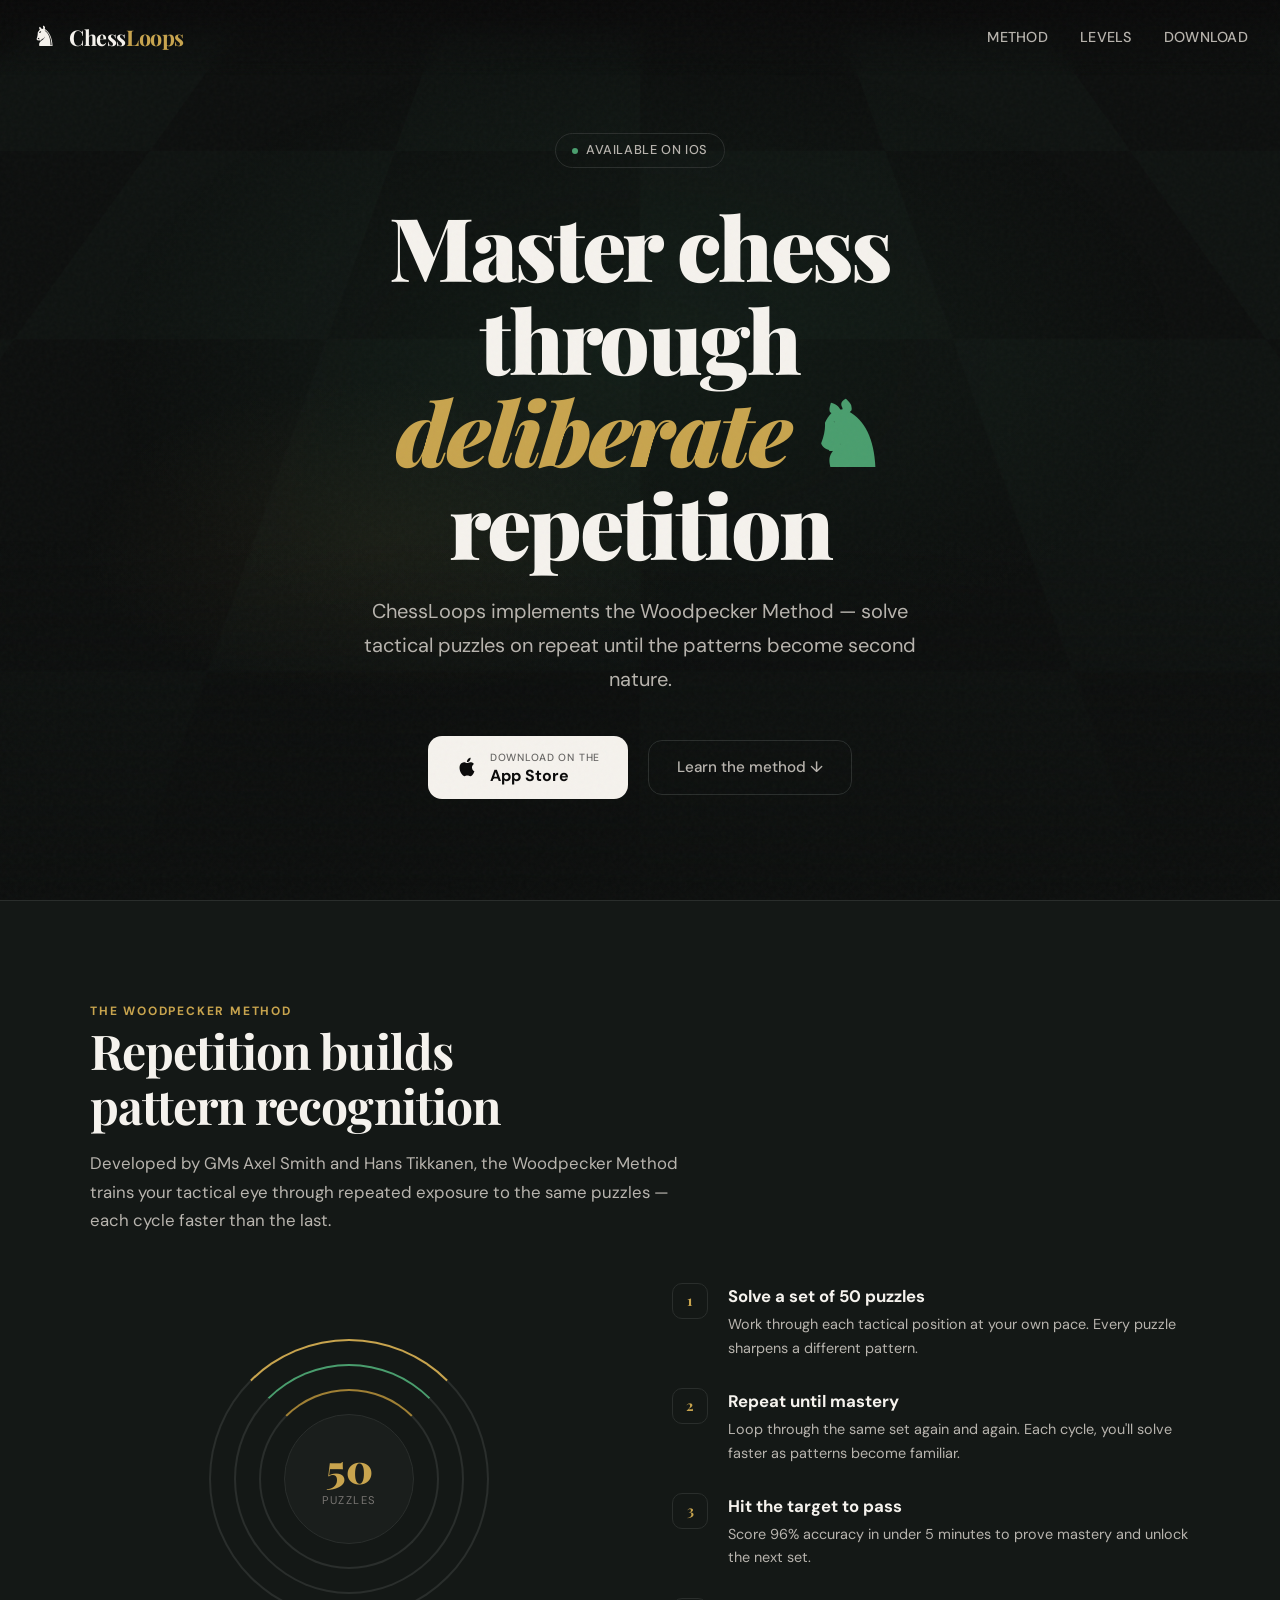
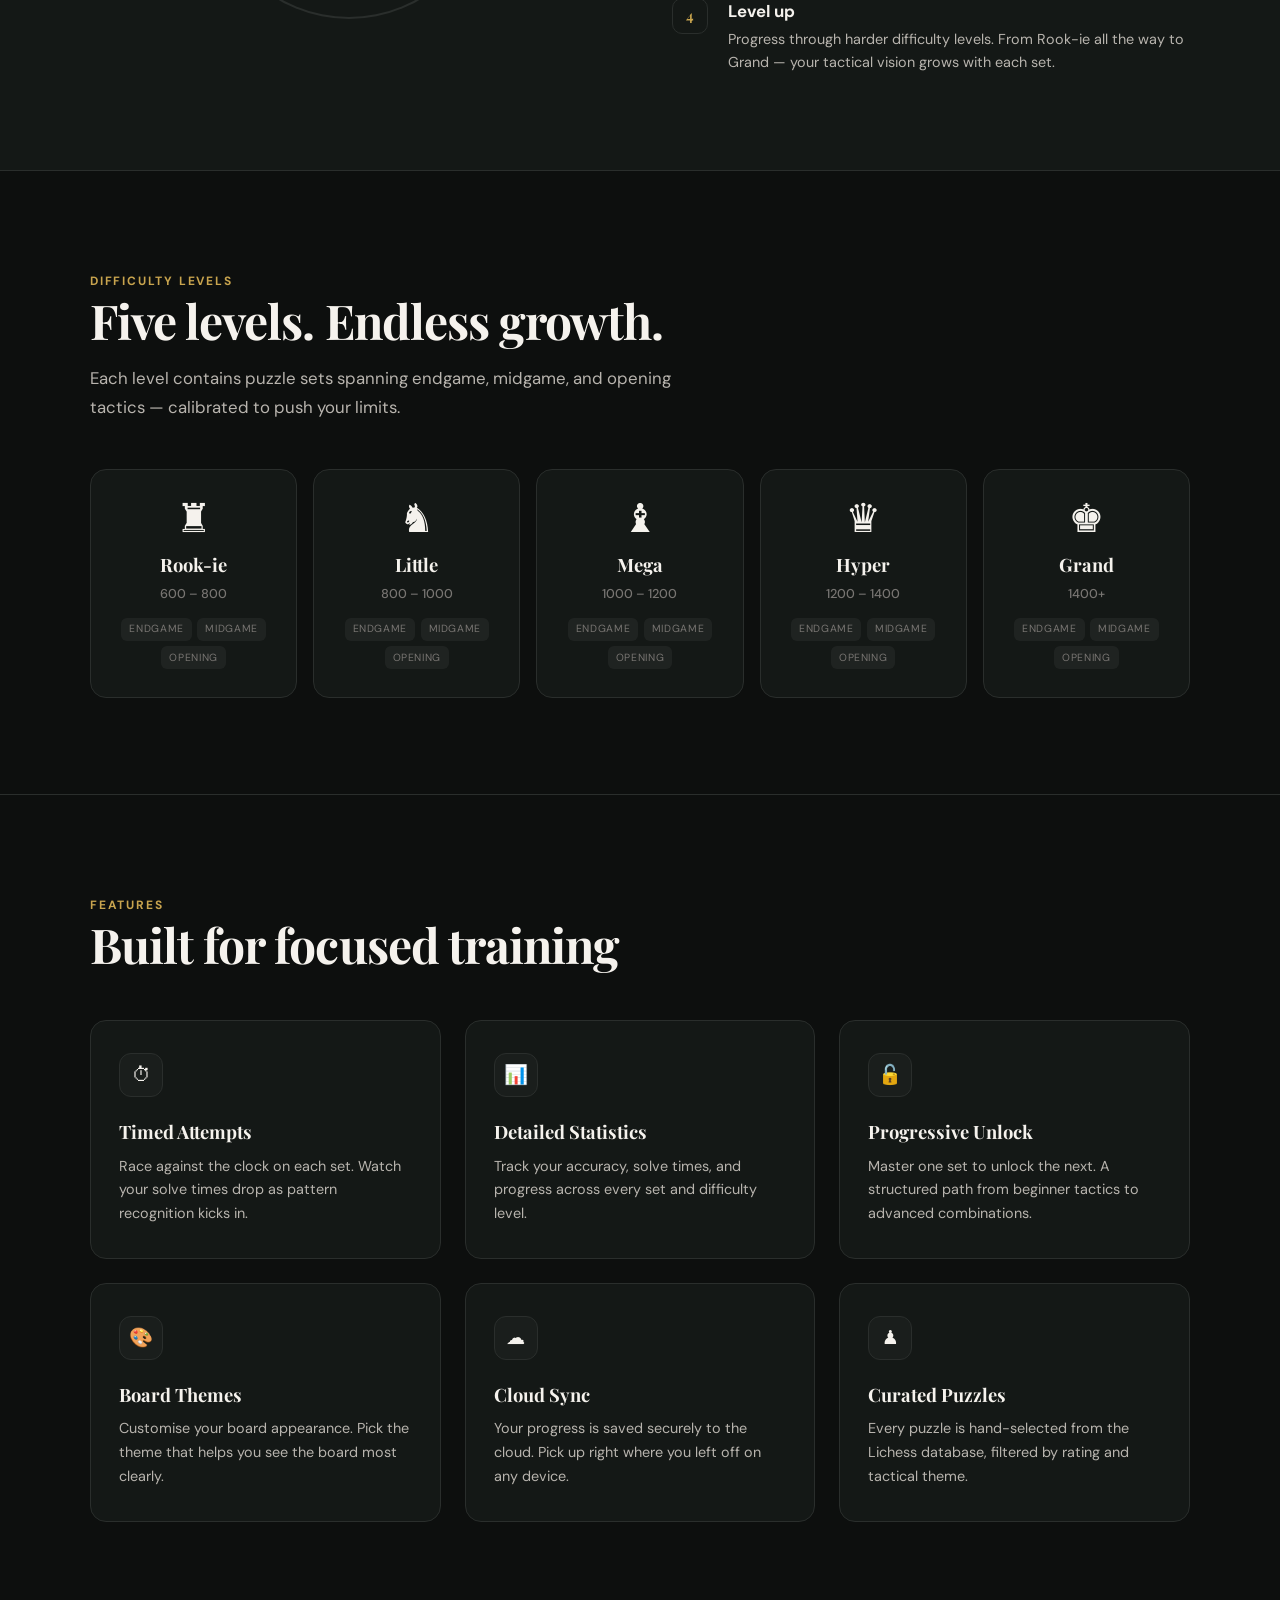
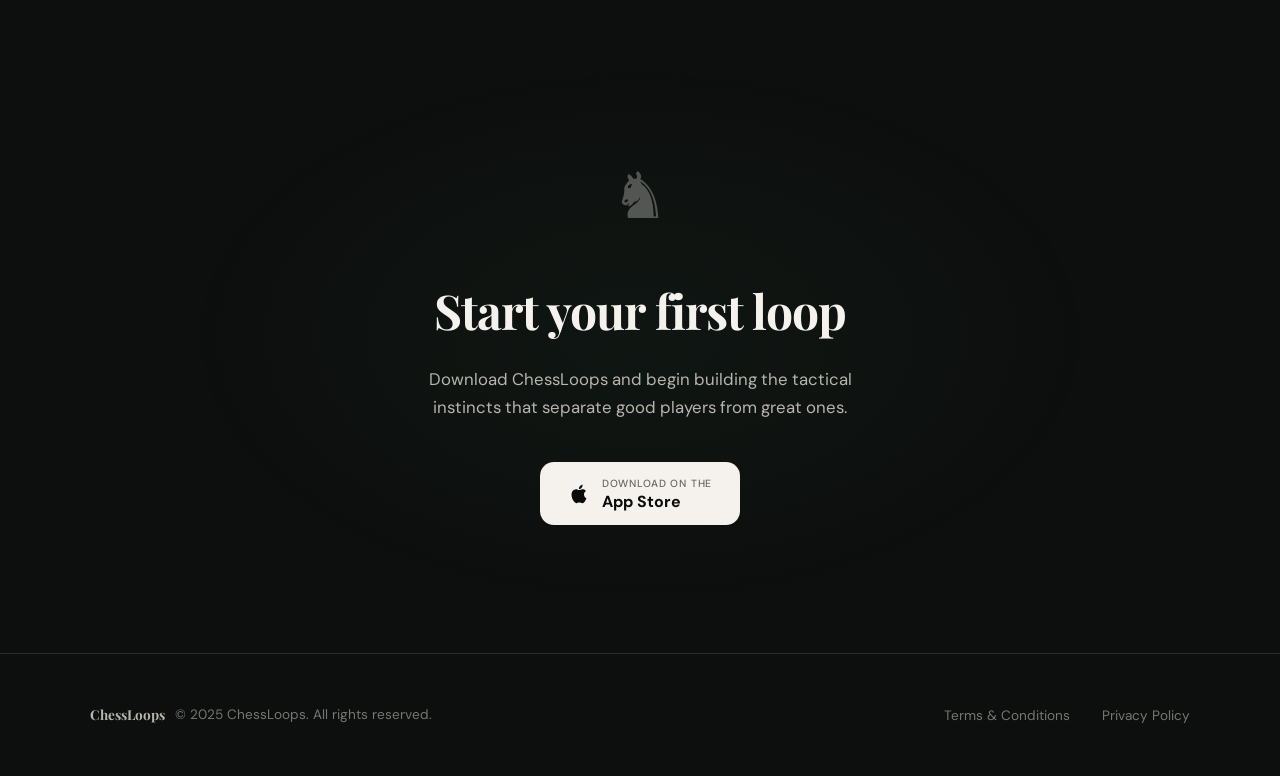
==== index.html @ b044dac4 "inital commit" ====
<!DOCTYPE html>
<html lang="en">
<head>
  <meta charset="UTF-8">
  <meta name="viewport" content="width=device-width, initial-scale=1.0">
  <title>ChessLoops — Master Chess Through Repetition</title>
  <meta name="description" content="ChessLoops is a chess training app built on the Woodpecker Method. Solve puzzles, build pattern recognition, and master tactics through deliberate repetition.">
  <meta property="og:title" content="ChessLoops — Master Chess Through Repetition">
  <meta property="og:description" content="A chess training app built on the Woodpecker Method. Solve puzzles, build pattern recognition, and master tactics.">
  <meta property="og:type" content="website">
  <meta property="og:url" content="https://chessloops.com">
  <link rel="canonical" href="https://chessloops.com">
  <link rel="stylesheet" href="styles.css">
</head>
<body>

  <!-- Navigation -->
  <nav class="nav">
    <a href="/" class="nav-logo">
      <span class="nav-logo-icon">♞</span>
      <span class="nav-logo-text">Chess<span>Loops</span></span>
    </a>
    <ul class="nav-links">
      <li><a href="#method">Method</a></li>
      <li><a href="#levels">Levels</a></li>
      <li><a href="https://apps.apple.com/app/chessloops">Download</a></li>
    </ul>
  </nav>

  <!-- Hero -->
  <section class="hero">
    <div class="hero-board-bg" aria-hidden="true">
      <div class="sq"></div><div class="sq sq-dark"></div><div class="sq"></div><div class="sq sq-dark"></div><div class="sq"></div><div class="sq sq-dark"></div><div class="sq"></div><div class="sq sq-dark"></div>
      <div class="sq sq-dark"></div><div class="sq"></div><div class="sq sq-dark"></div><div class="sq"></div><div class="sq sq-dark"></div><div class="sq"></div><div class="sq sq-dark"></div><div class="sq"></div>
      <div class="sq"></div><div class="sq sq-dark"></div><div class="sq"></div><div class="sq sq-dark"></div><div class="sq"></div><div class="sq sq-dark"></div><div class="sq"></div><div class="sq sq-dark"></div>
      <div class="sq sq-dark"></div><div class="sq"></div><div class="sq sq-dark"></div><div class="sq"></div><div class="sq sq-dark"></div><div class="sq"></div><div class="sq sq-dark"></div><div class="sq"></div>
      <div class="sq"></div><div class="sq sq-dark"></div><div class="sq"></div><div class="sq sq-dark"></div><div class="sq"></div><div class="sq sq-dark"></div><div class="sq"></div><div class="sq sq-dark"></div>
      <div class="sq sq-dark"></div><div class="sq"></div><div class="sq sq-dark"></div><div class="sq"></div><div class="sq sq-dark"></div><div class="sq"></div><div class="sq sq-dark"></div><div class="sq"></div>
      <div class="sq"></div><div class="sq sq-dark"></div><div class="sq"></div><div class="sq sq-dark"></div><div class="sq"></div><div class="sq sq-dark"></div><div class="sq"></div><div class="sq sq-dark"></div>
      <div class="sq sq-dark"></div><div class="sq"></div><div class="sq sq-dark"></div><div class="sq"></div><div class="sq sq-dark"></div><div class="sq"></div><div class="sq sq-dark"></div><div class="sq"></div>
    </div>
    <div class="hero-gradient"></div>

    <div class="hero-content">
      <div class="hero-badge">
        <span class="hero-badge-dot"></span>
        Available on iOS
      </div>
      <h1>Master chess through<br><span class="accent">deliberate</span> <span class="piece">♞</span> repetition</h1>
      <p class="hero-subtitle">
        ChessLoops implements the Woodpecker Method — solve tactical puzzles on repeat until the patterns become second nature.
      </p>
      <div class="hero-actions">
        <a href="https://apps.apple.com/app/chessloops" class="btn-appstore">
          <svg viewBox="0 0 24 24" fill="currentColor"><path d="M18.71 19.5c-.83 1.24-1.71 2.45-3.05 2.47-1.34.03-1.77-.79-3.29-.79-1.53 0-2 .77-3.27.82-1.31.05-2.3-1.32-3.14-2.53C4.25 17 2.94 12.45 4.7 9.39c.87-1.52 2.43-2.48 4.12-2.51 1.28-.02 2.5.87 3.29.87.78 0 2.26-1.07 3.8-.91.65.03 2.47.26 3.64 1.98-.09.06-2.17 1.28-2.15 3.81.03 3.02 2.65 4.03 2.68 4.04-.03.07-.42 1.44-1.38 2.83M13 3.5c.73-.83 1.94-1.46 2.94-1.5.13 1.17-.34 2.35-1.04 3.19-.69.85-1.83 1.51-2.95 1.42-.15-1.15.41-2.35 1.05-3.11z"/></svg>
          <div>
            <span class="btn-text-sub">Download on the</span>
            <span class="btn-text-main">App Store</span>
          </div>
        </a>
        <a href="#method" class="btn-outline">
          Learn the method ↓
        </a>
      </div>
    </div>
  </section>

  <!-- Method Section -->
  <section class="section method" id="method">
    <div class="section-inner">
      <div class="reveal">
        <span class="section-label">The Woodpecker Method</span>
        <h2 class="section-heading">Repetition builds<br>pattern recognition</h2>
        <p class="section-desc">
          Developed by GMs Axel Smith and Hans Tikkanen, the Woodpecker Method trains your tactical eye through repeated exposure to the same puzzles — each cycle faster than the last.
        </p>
      </div>

      <div class="method-grid">
        <div class="method-visual reveal">
          <div class="method-loop">
            <div class="method-loop-ring"></div>
            <div class="method-loop-ring"></div>
            <div class="method-loop-ring"></div>
            <div class="method-loop-center">
              <span class="method-loop-number">50</span>
              <span class="method-loop-label">Puzzles</span>
            </div>
          </div>
        </div>
        <div class="method-steps reveal">
          <div class="method-step">
            <span class="method-step-num">1</span>
            <div>
              <h3>Solve a set of 50 puzzles</h3>
              <p>Work through each tactical position at your own pace. Every puzzle sharpens a different pattern.</p>
            </div>
          </div>
          <div class="method-step">
            <span class="method-step-num">2</span>
            <div>
              <h3>Repeat until mastery</h3>
              <p>Loop through the same set again and again. Each cycle, you'll solve faster as patterns become familiar.</p>
            </div>
          </div>
          <div class="method-step">
            <span class="method-step-num">3</span>
            <div>
              <h3>Hit the target to pass</h3>
              <p>Score 96% accuracy in under 5 minutes to prove mastery and unlock the next set.</p>
            </div>
          </div>
          <div class="method-step">
            <span class="method-step-num">4</span>
            <div>
              <h3>Level up</h3>
              <p>Progress through harder difficulty levels. From Rook-ie all the way to Grand — your tactical vision grows with each set.</p>
            </div>
          </div>
        </div>
      </div>
    </div>
  </section>

  <!-- Levels Section -->
  <section class="section" id="levels">
    <div class="section-inner">
      <div class="reveal">
        <span class="section-label">Difficulty Levels</span>
        <h2 class="section-heading">Five levels. Endless growth.</h2>
        <p class="section-desc">
          Each level contains puzzle sets spanning endgame, midgame, and opening tactics — calibrated to push your limits.
        </p>
      </div>

      <div class="levels-grid reveal">
        <div class="level-card">
          <div class="level-piece">♜</div>
          <div class="level-name">Rook-ie</div>
          <div class="level-rating">600 – 800</div>
          <div class="level-phases">
            <span class="level-phase-tag">Endgame</span>
            <span class="level-phase-tag">Midgame</span>
            <span class="level-phase-tag">Opening</span>
          </div>
        </div>
        <div class="level-card">
          <div class="level-piece">♞</div>
          <div class="level-name">Little</div>
          <div class="level-rating">800 – 1000</div>
          <div class="level-phases">
            <span class="level-phase-tag">Endgame</span>
            <span class="level-phase-tag">Midgame</span>
            <span class="level-phase-tag">Opening</span>
          </div>
        </div>
        <div class="level-card">
          <div class="level-piece">♝</div>
          <div class="level-name">Mega</div>
          <div class="level-rating">1000 – 1200</div>
          <div class="level-phases">
            <span class="level-phase-tag">Endgame</span>
            <span class="level-phase-tag">Midgame</span>
            <span class="level-phase-tag">Opening</span>
          </div>
        </div>
        <div class="level-card">
          <div class="level-piece">♛</div>
          <div class="level-name">Hyper</div>
          <div class="level-rating">1200 – 1400</div>
          <div class="level-phases">
            <span class="level-phase-tag">Endgame</span>
            <span class="level-phase-tag">Midgame</span>
            <span class="level-phase-tag">Opening</span>
          </div>
        </div>
        <div class="level-card">
          <div class="level-piece">♚</div>
          <div class="level-name">Grand</div>
          <div class="level-rating">1400+</div>
          <div class="level-phases">
            <span class="level-phase-tag">Endgame</span>
            <span class="level-phase-tag">Midgame</span>
            <span class="level-phase-tag">Opening</span>
          </div>
        </div>
      </div>
    </div>
  </section>

  <!-- Features Section -->
  <section class="section" style="border-top: 1px solid var(--dark-border);">
    <div class="section-inner">
      <div class="reveal">
        <span class="section-label">Features</span>
        <h2 class="section-heading">Built for focused training</h2>
      </div>

      <div class="features-grid reveal">
        <div class="feature-card">
          <div class="feature-icon">⏱</div>
          <h3>Timed Attempts</h3>
          <p>Race against the clock on each set. Watch your solve times drop as pattern recognition kicks in.</p>
        </div>
        <div class="feature-card">
          <div class="feature-icon">📊</div>
          <h3>Detailed Statistics</h3>
          <p>Track your accuracy, solve times, and progress across every set and difficulty level.</p>
        </div>
        <div class="feature-card">
          <div class="feature-icon">🔓</div>
          <h3>Progressive Unlock</h3>
          <p>Master one set to unlock the next. A structured path from beginner tactics to advanced combinations.</p>
        </div>
        <div class="feature-card">
          <div class="feature-icon">🎨</div>
          <h3>Board Themes</h3>
          <p>Customise your board appearance. Pick the theme that helps you see the board most clearly.</p>
        </div>
        <div class="feature-card">
          <div class="feature-icon">☁️</div>
          <h3>Cloud Sync</h3>
          <p>Your progress is saved securely to the cloud. Pick up right where you left off on any device.</p>
        </div>
        <div class="feature-card">
          <div class="feature-icon">♟</div>
          <h3>Curated Puzzles</h3>
          <p>Every puzzle is hand-selected from the Lichess database, filtered by rating and tactical theme.</p>
        </div>
      </div>
    </div>
  </section>

  <!-- CTA Section -->
  <section class="cta">
    <div class="reveal">
      <span class="cta-piece" aria-hidden="true">♞</span>
      <h2>Start your first loop</h2>
      <p>Download ChessLoops and begin building the tactical instincts that separate good players from great ones.</p>
      <a href="https://apps.apple.com/app/chessloops" class="btn-appstore">
        <svg viewBox="0 0 24 24" fill="currentColor" width="22" height="22"><path d="M18.71 19.5c-.83 1.24-1.71 2.45-3.05 2.47-1.34.03-1.77-.79-3.29-.79-1.53 0-2 .77-3.27.82-1.31.05-2.3-1.32-3.14-2.53C4.25 17 2.94 12.45 4.7 9.39c.87-1.52 2.43-2.48 4.12-2.51 1.28-.02 2.5.87 3.29.87.78 0 2.26-1.07 3.8-.91.65.03 2.47.26 3.64 1.98-.09.06-2.17 1.28-2.15 3.81.03 3.02 2.65 4.03 2.68 4.04-.03.07-.42 1.44-1.38 2.83M13 3.5c.73-.83 1.94-1.46 2.94-1.5.13 1.17-.34 2.35-1.04 3.19-.69.85-1.83 1.51-2.95 1.42-.15-1.15.41-2.35 1.05-3.11z"/></svg>
        <div>
          <span class="btn-text-sub">Download on the</span>
          <span class="btn-text-main">App Store</span>
        </div>
      </a>
    </div>
  </section>

  <!-- Footer -->
  <footer class="footer">
    <div class="footer-inner">
      <div class="footer-brand">
        <span>ChessLoops</span>
        &copy; 2025 ChessLoops. All rights reserved.
      </div>
      <ul class="footer-links">
        <li><a href="terms.html">Terms &amp; Conditions</a></li>
        <li><a href="privacy.html">Privacy Policy</a></li>
      </ul>
    </div>
  </footer>

  <script>
    // Scroll reveal
    const observer = new IntersectionObserver((entries) => {
      entries.forEach(entry => {
        if (entry.isIntersecting) {
          entry.target.classList.add('visible');
        }
      });
    }, { threshold: 0.15 });

    document.querySelectorAll('.reveal').forEach(el => observer.observe(el));
  </script>

</body>
</html>
---- styles.css ----
/* ============================================
   ChessLoops — Global Styles
   ============================================ */

@import url('https://fonts.googleapis.com/css2?family=Playfair+Display:ital,wght@0,400;0,700;0,900;1,400&family=DM+Sans:ital,wght@0,400;0,500;0,700;1,400&display=swap');

:root {
  --black: #0a0a0a;
  --black-rich: #0d0f0e;
  --dark: #141816;
  --dark-elevated: #1a1e1c;
  --dark-border: #2a2e2c;
  --green-deep: #1a3a2a;
  --green-felt: #2d5a3f;
  --green-accent: #4a9e6e;
  --green-bright: #5cb87a;
  --gold: #c8a44e;
  --gold-light: #dbb964;
  --gold-dim: #a08035;
  --cream: #f0e6d0;
  --cream-soft: #e8dcc4;
  --white: #f5f2ed;
  --white-muted: #b8b4ae;
  --white-dim: #787572;
  --font-display: 'Playfair Display', Georgia, serif;
  --font-body: 'DM Sans', system-ui, sans-serif;
  --ease-out-expo: cubic-bezier(0.16, 1, 0.3, 1);
  --ease-out-back: cubic-bezier(0.34, 1.56, 0.64, 1);
}

*, *::before, *::after {
  margin: 0;
  padding: 0;
  box-sizing: border-box;
}

html {
  scroll-behavior: smooth;
  -webkit-font-smoothing: antialiased;
  -moz-osx-font-smoothing: grayscale;
}

body {
  font-family: var(--font-body);
  background: var(--black-rich);
  color: var(--white);
  line-height: 1.6;
  overflow-x: hidden;
}

a {
  color: var(--gold);
  text-decoration: none;
  transition: color 0.2s ease;
}

a:hover {
  color: var(--gold-light);
}

/* ============================================
   Noise Texture Overlay
   ============================================ */
body::before {
  content: '';
  position: fixed;
  inset: 0;
  opacity: 0.03;
  background-image: url("data:image/svg+xml,%3Csvg viewBox='0 0 256 256' xmlns='http://www.w3.org/2000/svg'%3E%3Cfilter id='noise'%3E%3CfeTurbulence type='fractalNoise' baseFrequency='0.9' numOctaves='4' stitchTiles='stitch'/%3E%3C/filter%3E%3Crect width='100%25' height='100%25' filter='url(%23noise)'/%3E%3C/svg%3E");
  pointer-events: none;
  z-index: 9999;
}

/* ============================================
   Navigation
   ============================================ */
.nav {
  position: fixed;
  top: 0;
  left: 0;
  right: 0;
  z-index: 100;
  padding: 1.25rem 2rem;
  display: flex;
  align-items: center;
  justify-content: space-between;
  background: linear-gradient(to bottom, rgba(10,10,10,0.95), rgba(10,10,10,0));
  backdrop-filter: blur(8px);
  -webkit-backdrop-filter: blur(8px);
}

.nav-logo {
  display: flex;
  align-items: center;
  gap: 0.75rem;
  text-decoration: none;
  color: var(--white);
}

.nav-logo-icon {
  font-size: 1.75rem;
  line-height: 1;
}

.nav-logo-text {
  font-family: var(--font-display);
  font-size: 1.35rem;
  font-weight: 700;
  letter-spacing: -0.02em;
}

.nav-logo-text span {
  color: var(--gold);
}

.nav-links {
  display: flex;
  align-items: center;
  gap: 2rem;
  list-style: none;
}

.nav-links a {
  color: var(--white-muted);
  font-size: 0.9rem;
  font-weight: 500;
  letter-spacing: 0.02em;
  text-transform: uppercase;
  transition: color 0.25s ease;
}

.nav-links a:hover {
  color: var(--white);
}

/* ============================================
   Hero Section
   ============================================ */
.hero {
  position: relative;
  min-height: 100vh;
  display: flex;
  align-items: center;
  justify-content: center;
  padding: 8rem 2rem 6rem;
  overflow: hidden;
}

.hero-board-bg {
  position: absolute;
  inset: 0;
  display: grid;
  grid-template-columns: repeat(8, 1fr);
  grid-template-rows: repeat(8, 1fr);
  opacity: 0.04;
  transform: perspective(800px) rotateX(45deg) scale(1.8);
  transform-origin: center 30%;
}

.hero-board-bg .sq {
  aspect-ratio: 1;
}

.hero-board-bg .sq-dark {
  background: var(--green-felt);
}

.hero-gradient {
  position: absolute;
  inset: 0;
  background:
    radial-gradient(ellipse 60% 50% at 50% 40%, rgba(42,90,63,0.15) 0%, transparent 70%),
    radial-gradient(ellipse 40% 30% at 30% 60%, rgba(200,164,78,0.06) 0%, transparent 60%),
    linear-gradient(to bottom, transparent 60%, var(--black-rich));
  pointer-events: none;
}

.hero-content {
  position: relative;
  z-index: 2;
  max-width: 800px;
  text-align: center;
}

.hero-badge {
  display: inline-flex;
  align-items: center;
  gap: 0.5rem;
  padding: 0.4rem 1rem;
  margin-bottom: 2rem;
  border: 1px solid var(--dark-border);
  border-radius: 100px;
  font-size: 0.8rem;
  font-weight: 500;
  color: var(--white-muted);
  letter-spacing: 0.05em;
  text-transform: uppercase;
  opacity: 0;
  animation: fadeUp 0.8s var(--ease-out-expo) 0.2s forwards;
}

.hero-badge-dot {
  width: 6px;
  height: 6px;
  border-radius: 50%;
  background: var(--green-accent);
  animation: pulse 2s ease infinite;
}

.hero h1 {
  font-family: var(--font-display);
  font-size: clamp(3rem, 7vw, 5.5rem);
  font-weight: 900;
  line-height: 1.05;
  letter-spacing: -0.03em;
  margin-bottom: 1.5rem;
  opacity: 0;
  animation: fadeUp 0.8s var(--ease-out-expo) 0.35s forwards;
}

.hero h1 .accent {
  color: var(--gold);
  font-style: italic;
}

.hero h1 .piece {
  display: inline-block;
  color: var(--green-accent);
  animation: float 4s ease-in-out infinite;
}

.hero-subtitle {
  font-size: clamp(1.05rem, 2vw, 1.25rem);
  color: var(--white-muted);
  max-width: 560px;
  margin: 0 auto 2.5rem;
  line-height: 1.7;
  opacity: 0;
  animation: fadeUp 0.8s var(--ease-out-expo) 0.5s forwards;
}

.hero-actions {
  display: flex;
  align-items: center;
  justify-content: center;
  gap: 1.25rem;
  flex-wrap: wrap;
  opacity: 0;
  animation: fadeUp 0.8s var(--ease-out-expo) 0.65s forwards;
}

/* ============================================
   Buttons
   ============================================ */
.btn-appstore {
  display: inline-flex;
  align-items: center;
  gap: 0.75rem;
  padding: 0.9rem 1.75rem;
  background: var(--white);
  color: var(--black);
  border-radius: 14px;
  font-family: var(--font-body);
  font-size: 1rem;
  font-weight: 700;
  text-decoration: none;
  transition: all 0.3s var(--ease-out-expo);
  box-shadow: 0 0 0 0 rgba(245,242,237,0.1);
}

.btn-appstore:hover {
  color: var(--black);
  transform: translateY(-2px);
  box-shadow: 0 8px 30px rgba(245,242,237,0.12);
}

.btn-appstore svg {
  width: 22px;
  height: 22px;
}

.btn-appstore .btn-text-sub {
  font-size: 0.65rem;
  font-weight: 500;
  text-transform: uppercase;
  letter-spacing: 0.08em;
  opacity: 0.6;
  display: block;
  text-align: left;
}

.btn-appstore .btn-text-main {
  display: block;
  text-align: left;
  line-height: 1.1;
}

.btn-outline {
  display: inline-flex;
  align-items: center;
  gap: 0.5rem;
  padding: 0.9rem 1.75rem;
  border: 1px solid var(--dark-border);
  border-radius: 14px;
  color: var(--white-muted);
  font-size: 0.95rem;
  font-weight: 500;
  text-decoration: none;
  transition: all 0.3s var(--ease-out-expo);
}

.btn-outline:hover {
  color: var(--white);
  border-color: var(--white-dim);
  background: rgba(255,255,255,0.03);
}

/* ============================================
   Section Commons
   ============================================ */
.section {
  padding: 6rem 2rem;
  position: relative;
}

.section-inner {
  max-width: 1100px;
  margin: 0 auto;
}

.section-label {
  font-size: 0.75rem;
  font-weight: 700;
  letter-spacing: 0.15em;
  text-transform: uppercase;
  color: var(--gold);
  margin-bottom: 1rem;
}

.section-heading {
  font-family: var(--font-display);
  font-size: clamp(2rem, 4vw, 3rem);
  font-weight: 700;
  line-height: 1.15;
  letter-spacing: -0.02em;
  margin-bottom: 1rem;
}

.section-desc {
  font-size: 1.05rem;
  color: var(--white-muted);
  max-width: 600px;
  line-height: 1.7;
}

/* ============================================
   Method Section
   ============================================ */
.method {
  background: var(--dark);
  border-top: 1px solid var(--dark-border);
  border-bottom: 1px solid var(--dark-border);
}

.method-grid {
  display: grid;
  grid-template-columns: 1fr 1fr;
  gap: 4rem;
  align-items: center;
  margin-top: 3rem;
}

.method-visual {
  position: relative;
  display: flex;
  justify-content: center;
  align-items: center;
}

.method-loop {
  position: relative;
  width: 280px;
  height: 280px;
}

.method-loop-ring {
  position: absolute;
  inset: 0;
  border: 2px solid var(--dark-border);
  border-radius: 50%;
  border-top-color: var(--gold);
  animation: spin 8s linear infinite;
}

.method-loop-ring:nth-child(2) {
  inset: 25px;
  border-top-color: var(--green-accent);
  animation-duration: 6s;
  animation-direction: reverse;
}

.method-loop-ring:nth-child(3) {
  inset: 50px;
  border-top-color: var(--gold-dim);
  animation-duration: 10s;
}

.method-loop-center {
  position: absolute;
  inset: 75px;
  display: flex;
  flex-direction: column;
  align-items: center;
  justify-content: center;
  background: var(--dark-elevated);
  border-radius: 50%;
  border: 1px solid var(--dark-border);
}

.method-loop-number {
  font-family: var(--font-display);
  font-size: 2.5rem;
  font-weight: 900;
  color: var(--gold);
  line-height: 1;
}

.method-loop-label {
  font-size: 0.7rem;
  text-transform: uppercase;
  letter-spacing: 0.12em;
  color: var(--white-dim);
  margin-top: 0.25rem;
}

.method-steps {
  display: flex;
  flex-direction: column;
  gap: 1.75rem;
}

.method-step {
  display: flex;
  gap: 1.25rem;
  align-items: flex-start;
}

.method-step-num {
  flex-shrink: 0;
  width: 36px;
  height: 36px;
  display: flex;
  align-items: center;
  justify-content: center;
  border: 1px solid var(--dark-border);
  border-radius: 10px;
  font-family: var(--font-display);
  font-size: 0.9rem;
  font-weight: 700;
  color: var(--gold);
}

.method-step h3 {
  font-size: 1.05rem;
  font-weight: 700;
  margin-bottom: 0.25rem;
}

.method-step p {
  font-size: 0.9rem;
  color: var(--white-muted);
  line-height: 1.6;
}

/* ============================================
   Levels Section
   ============================================ */
.levels-grid {
  display: grid;
  grid-template-columns: repeat(5, 1fr);
  gap: 1rem;
  margin-top: 3rem;
}

.level-card {
  position: relative;
  padding: 1.75rem 1.25rem;
  background: var(--dark);
  border: 1px solid var(--dark-border);
  border-radius: 16px;
  text-align: center;
  transition: all 0.4s var(--ease-out-expo);
  overflow: hidden;
}

.level-card::before {
  content: '';
  position: absolute;
  inset: 0;
  opacity: 0;
  transition: opacity 0.4s ease;
  border-radius: 16px;
}

.level-card:hover {
  transform: translateY(-4px);
  border-color: transparent;
}

.level-card:hover::before {
  opacity: 1;
}

.level-card:nth-child(1)::before { background: linear-gradient(135deg, rgba(74,158,110,0.1), transparent); }
.level-card:nth-child(1):hover { border-color: rgba(74,158,110,0.3); }
.level-card:nth-child(2)::before { background: linear-gradient(135deg, rgba(78,140,200,0.1), transparent); }
.level-card:nth-child(2):hover { border-color: rgba(78,140,200,0.3); }
.level-card:nth-child(3)::before { background: linear-gradient(135deg, rgba(200,164,78,0.1), transparent); }
.level-card:nth-child(3):hover { border-color: rgba(200,164,78,0.3); }
.level-card:nth-child(4)::before { background: linear-gradient(135deg, rgba(200,120,78,0.1), transparent); }
.level-card:nth-child(4):hover { border-color: rgba(200,120,78,0.3); }
.level-card:nth-child(5)::before { background: linear-gradient(135deg, rgba(180,78,200,0.1), transparent); }
.level-card:nth-child(5):hover { border-color: rgba(180,78,200,0.3); }

.level-piece {
  font-size: 2.5rem;
  line-height: 1;
  margin-bottom: 0.75rem;
  position: relative;
  z-index: 1;
}

.level-name {
  font-family: var(--font-display);
  font-size: 1.15rem;
  font-weight: 700;
  margin-bottom: 0.25rem;
  position: relative;
  z-index: 1;
}

.level-rating {
  font-size: 0.8rem;
  color: var(--white-dim);
  font-weight: 500;
  position: relative;
  z-index: 1;
}

.level-phases {
  display: flex;
  flex-wrap: wrap;
  justify-content: center;
  gap: 0.35rem;
  margin-top: 0.85rem;
  position: relative;
  z-index: 1;
}

.level-phase-tag {
  font-size: 0.65rem;
  padding: 0.2rem 0.5rem;
  border-radius: 6px;
  background: rgba(255,255,255,0.05);
  color: var(--white-dim);
  text-transform: uppercase;
  letter-spacing: 0.06em;
}

/* ============================================
   Features Section
   ============================================ */
.features-grid {
  display: grid;
  grid-template-columns: repeat(3, 1fr);
  gap: 1.5rem;
  margin-top: 3rem;
}

.feature-card {
  padding: 2rem 1.75rem;
  background: var(--dark);
  border: 1px solid var(--dark-border);
  border-radius: 16px;
  transition: border-color 0.3s ease;
}

.feature-card:hover {
  border-color: var(--dark-border);
}

.feature-icon {
  width: 44px;
  height: 44px;
  display: flex;
  align-items: center;
  justify-content: center;
  background: var(--dark-elevated);
  border: 1px solid var(--dark-border);
  border-radius: 12px;
  font-size: 1.2rem;
  margin-bottom: 1.25rem;
}

.feature-card h3 {
  font-family: var(--font-display);
  font-size: 1.15rem;
  font-weight: 700;
  margin-bottom: 0.5rem;
}

.feature-card p {
  font-size: 0.9rem;
  color: var(--white-muted);
  line-height: 1.65;
}

/* ============================================
   CTA Section
   ============================================ */
.cta {
  text-align: center;
  padding: 8rem 2rem;
  position: relative;
}

.cta::before {
  content: '';
  position: absolute;
  inset: 0;
  background:
    radial-gradient(ellipse 50% 60% at 50% 50%, rgba(42,90,63,0.1) 0%, transparent 70%);
  pointer-events: none;
}

.cta-piece {
  font-size: 4rem;
  display: block;
  margin-bottom: 1.5rem;
  opacity: 0.3;
}

.cta h2 {
  font-family: var(--font-display);
  font-size: clamp(2rem, 4vw, 3rem);
  font-weight: 700;
  margin-bottom: 1rem;
  letter-spacing: -0.02em;
}

.cta p {
  color: var(--white-muted);
  font-size: 1.05rem;
  margin-bottom: 2.5rem;
  max-width: 450px;
  margin-left: auto;
  margin-right: auto;
  line-height: 1.7;
}

/* ============================================
   Footer
   ============================================ */
.footer {
  border-top: 1px solid var(--dark-border);
  padding: 3rem 2rem;
}

.footer-inner {
  max-width: 1100px;
  margin: 0 auto;
  display: flex;
  align-items: center;
  justify-content: space-between;
  flex-wrap: wrap;
  gap: 1.5rem;
}

.footer-brand {
  display: flex;
  align-items: center;
  gap: 0.6rem;
  color: var(--white-dim);
  font-size: 0.85rem;
}

.footer-brand span {
  font-family: var(--font-display);
  font-weight: 700;
  color: var(--white-muted);
}

.footer-links {
  display: flex;
  gap: 2rem;
  list-style: none;
}

.footer-links a {
  color: var(--white-dim);
  font-size: 0.85rem;
  transition: color 0.2s ease;
}

.footer-links a:hover {
  color: var(--white);
}

/* ============================================
   Legal Pages
   ============================================ */
.legal-page {
  padding: 8rem 2rem 4rem;
}

.legal-inner {
  max-width: 740px;
  margin: 0 auto;
}

.legal-inner h1 {
  font-family: var(--font-display);
  font-size: clamp(2rem, 4vw, 2.75rem);
  font-weight: 700;
  margin-bottom: 0.5rem;
  letter-spacing: -0.02em;
}

.legal-date {
  color: var(--white-dim);
  font-size: 0.85rem;
  margin-bottom: 3rem;
}

.legal-inner h2 {
  font-family: var(--font-display);
  font-size: 1.35rem;
  font-weight: 700;
  margin-top: 2.5rem;
  margin-bottom: 0.75rem;
  color: var(--cream);
}

.legal-inner p {
  color: var(--white-muted);
  font-size: 0.95rem;
  line-height: 1.75;
  margin-bottom: 1rem;
}

.legal-inner ul {
  color: var(--white-muted);
  font-size: 0.95rem;
  line-height: 1.75;
  margin-bottom: 1rem;
  padding-left: 1.5rem;
}

.legal-inner li {
  margin-bottom: 0.4rem;
}

.legal-inner a {
  color: var(--gold);
}

/* ============================================
   Animations
   ============================================ */
@keyframes fadeUp {
  from {
    opacity: 0;
    transform: translateY(20px);
  }
  to {
    opacity: 1;
    transform: translateY(0);
  }
}

@keyframes pulse {
  0%, 100% { opacity: 1; }
  50% { opacity: 0.4; }
}

@keyframes float {
  0%, 100% { transform: translateY(0); }
  50% { transform: translateY(-6px); }
}

@keyframes spin {
  to { transform: rotate(360deg); }
}

/* ============================================
   Scroll Reveal
   ============================================ */
.reveal {
  opacity: 0;
  transform: translateY(30px);
  transition: opacity 0.7s var(--ease-out-expo), transform 0.7s var(--ease-out-expo);
}

.reveal.visible {
  opacity: 1;
  transform: translateY(0);
}

/* ============================================
   Responsive
   ============================================ */
@media (max-width: 900px) {
  .levels-grid {
    grid-template-columns: repeat(3, 1fr);
  }
  .features-grid {
    grid-template-columns: 1fr 1fr;
  }
  .method-grid {
    grid-template-columns: 1fr;
    gap: 3rem;
  }
  .method-visual {
    order: -1;
  }
}

@media (max-width: 640px) {
  .nav {
    padding: 1rem 1.25rem;
  }
  .nav-links {
    gap: 1rem;
  }
  .nav-links a {
    font-size: 0.8rem;
  }
  .hero {
    padding: 7rem 1.25rem 4rem;
  }
  .section {
    padding: 4rem 1.25rem;
  }
  .levels-grid {
    grid-template-columns: repeat(2, 1fr);
  }
  .levels-grid .level-card:last-child {
    grid-column: 1 / -1;
    max-width: 50%;
    justify-self: center;
  }
  .features-grid {
    grid-template-columns: 1fr;
  }
  .footer-inner {
    flex-direction: column;
    text-align: center;
  }
  .hero-actions {
    flex-direction: column;
  }
}
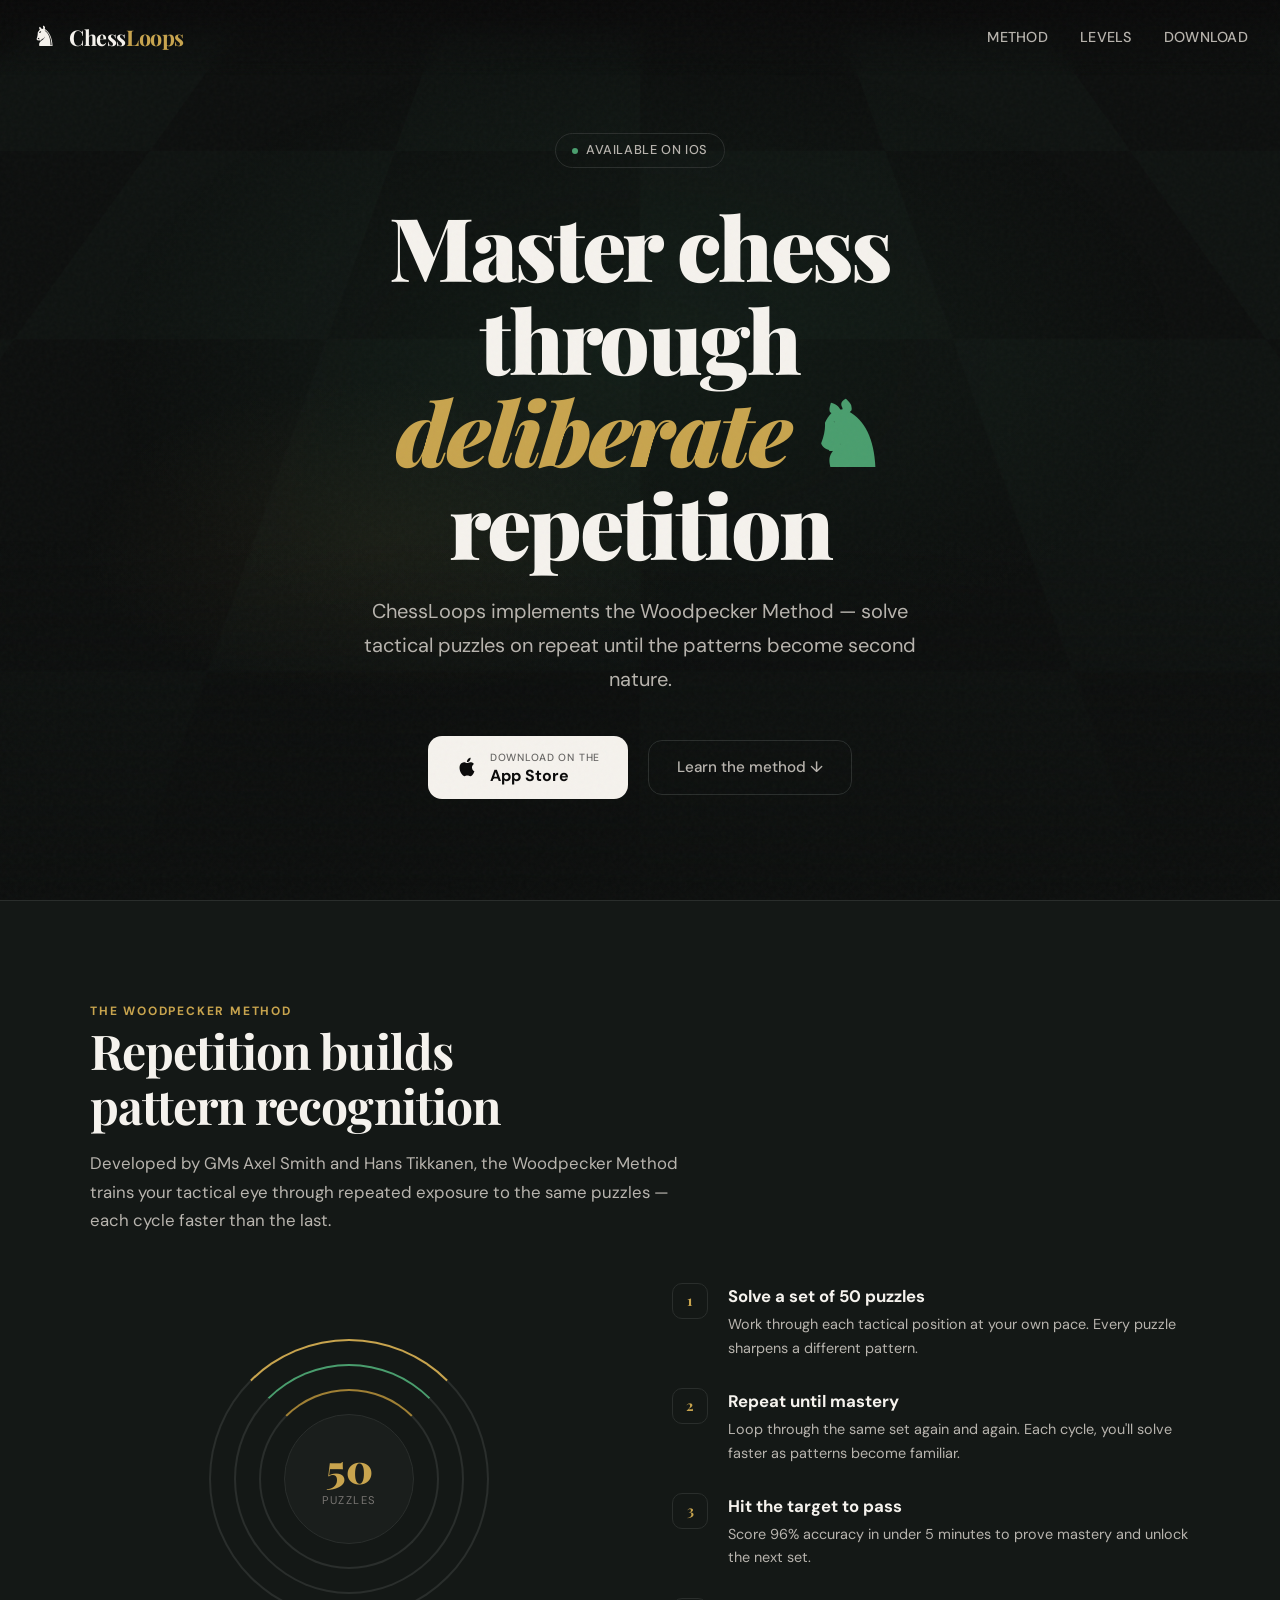
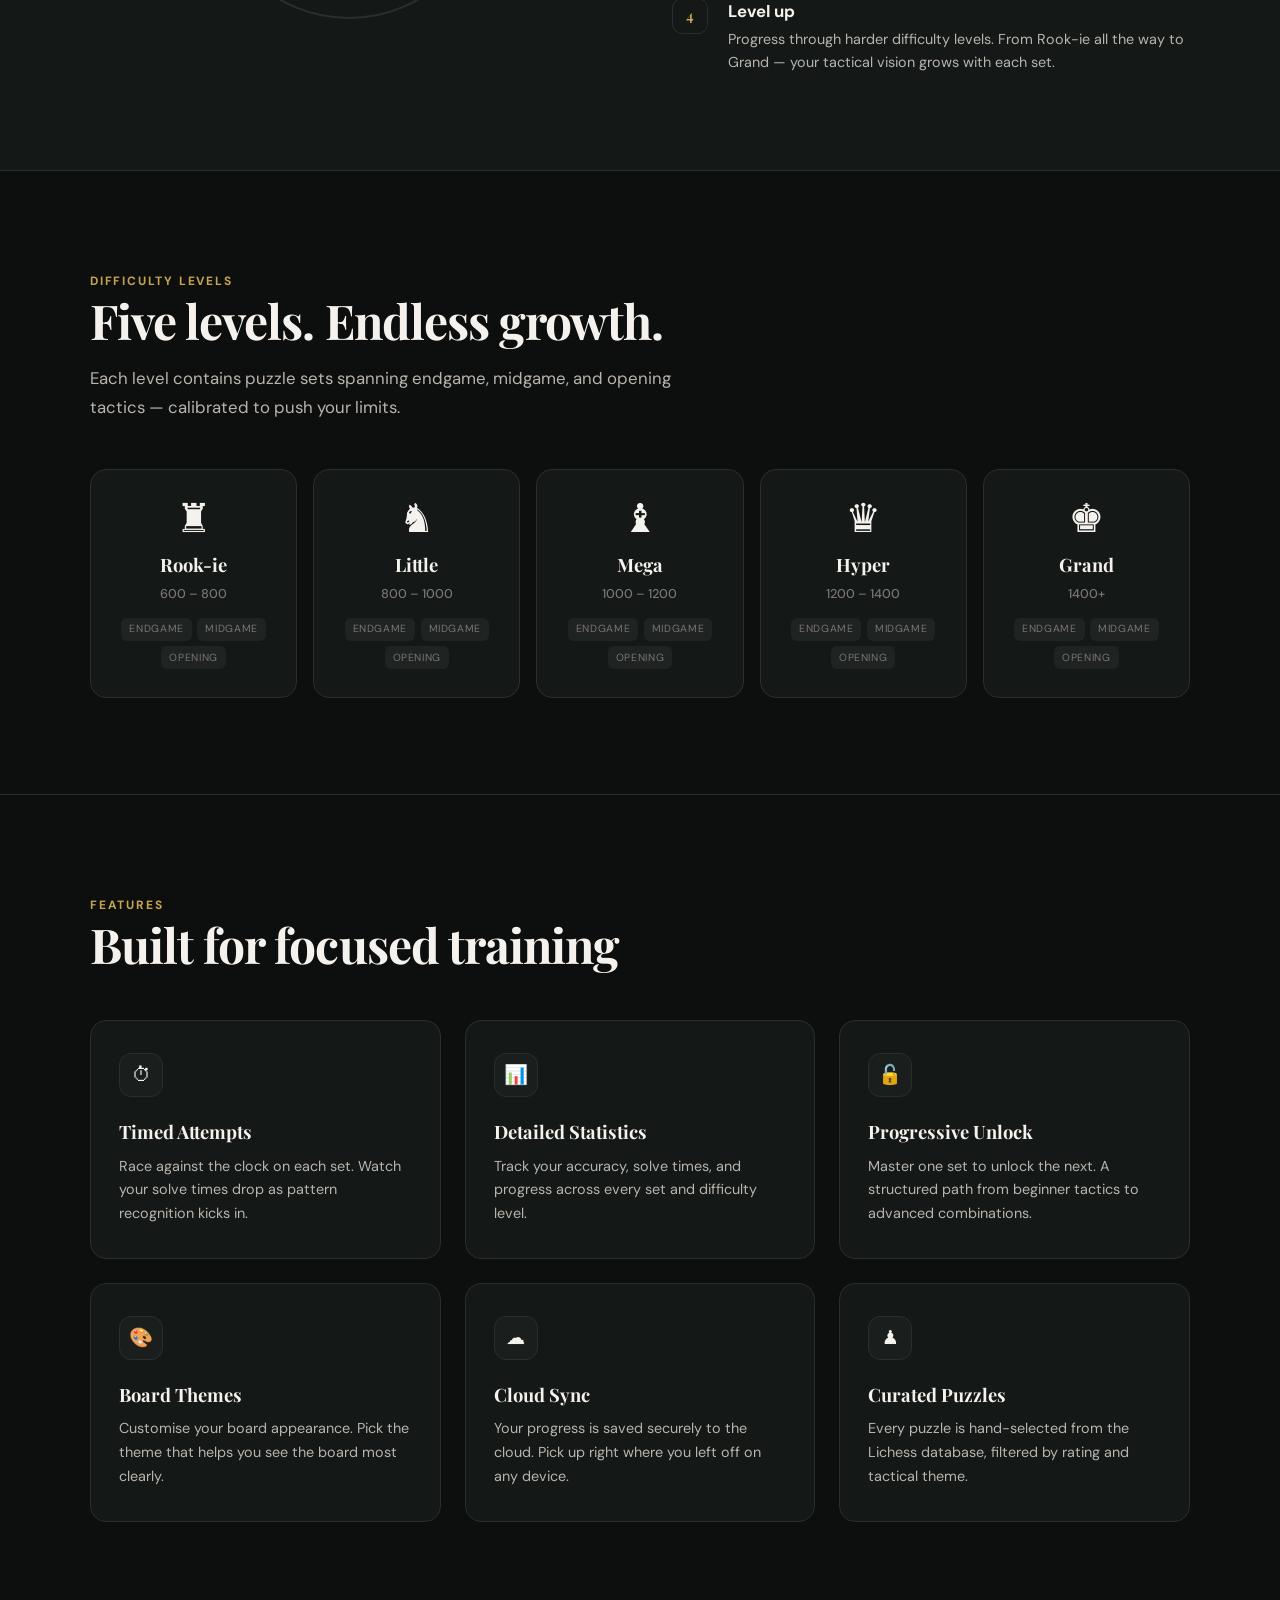
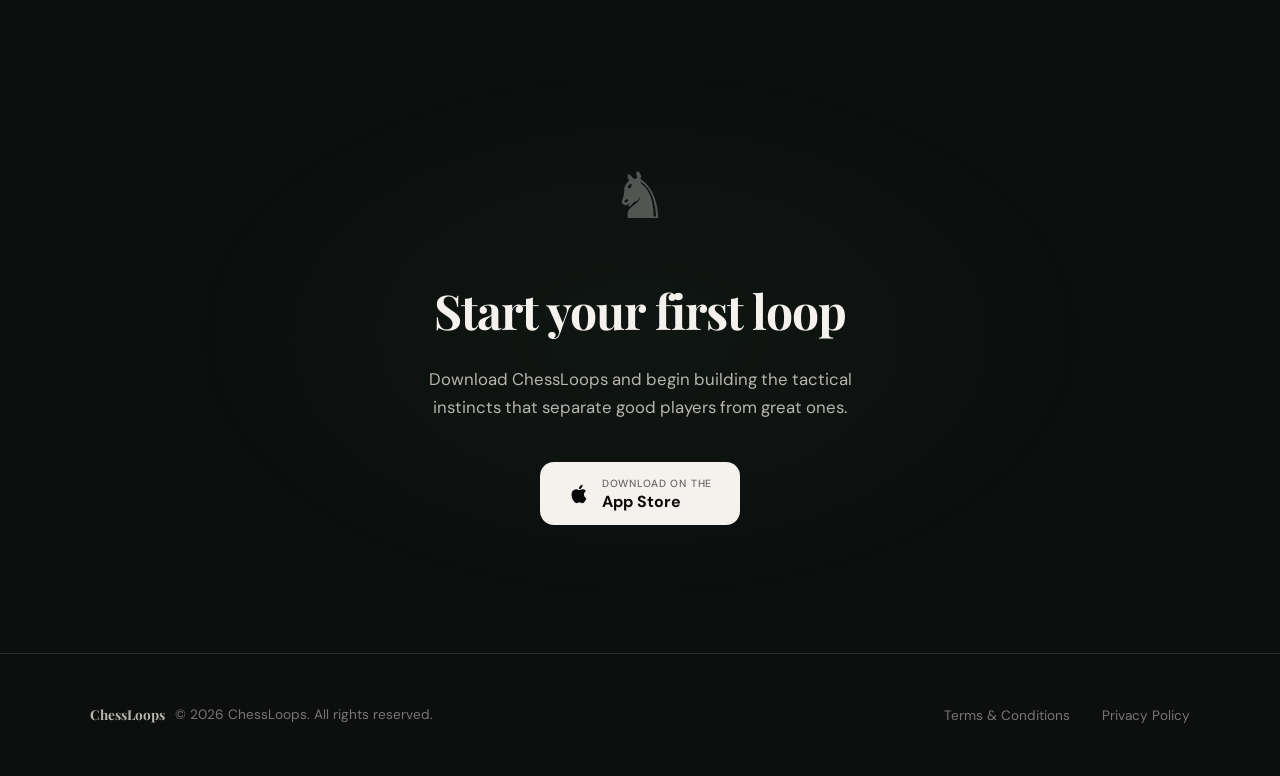
==== commit 03add16d: "Fix stale 2025 copyright year on index.html (legal pages already said 2026)" ====
--- a/index.html
+++ b/index.html
@@ -10,6 +10,7 @@
   <meta property="og:type" content="website">
   <meta property="og:url" content="https://chessloops.com">
   <link rel="canonical" href="https://chessloops.com">
+  <link rel="icon" type="image/svg+xml" href="favicon.svg">
   <link rel="stylesheet" href="styles.css">
 </head>
 <body>
@@ -252,7 +253,7 @@
     <div class="footer-inner">
       <div class="footer-brand">
         <span>ChessLoops</span>
-        &copy; 2025 ChessLoops. All rights reserved.
+        &copy; 2026 ChessLoops. All rights reserved.
       </div>
       <ul class="footer-links">
         <li><a href="terms.html">Terms &amp; Conditions</a></li>
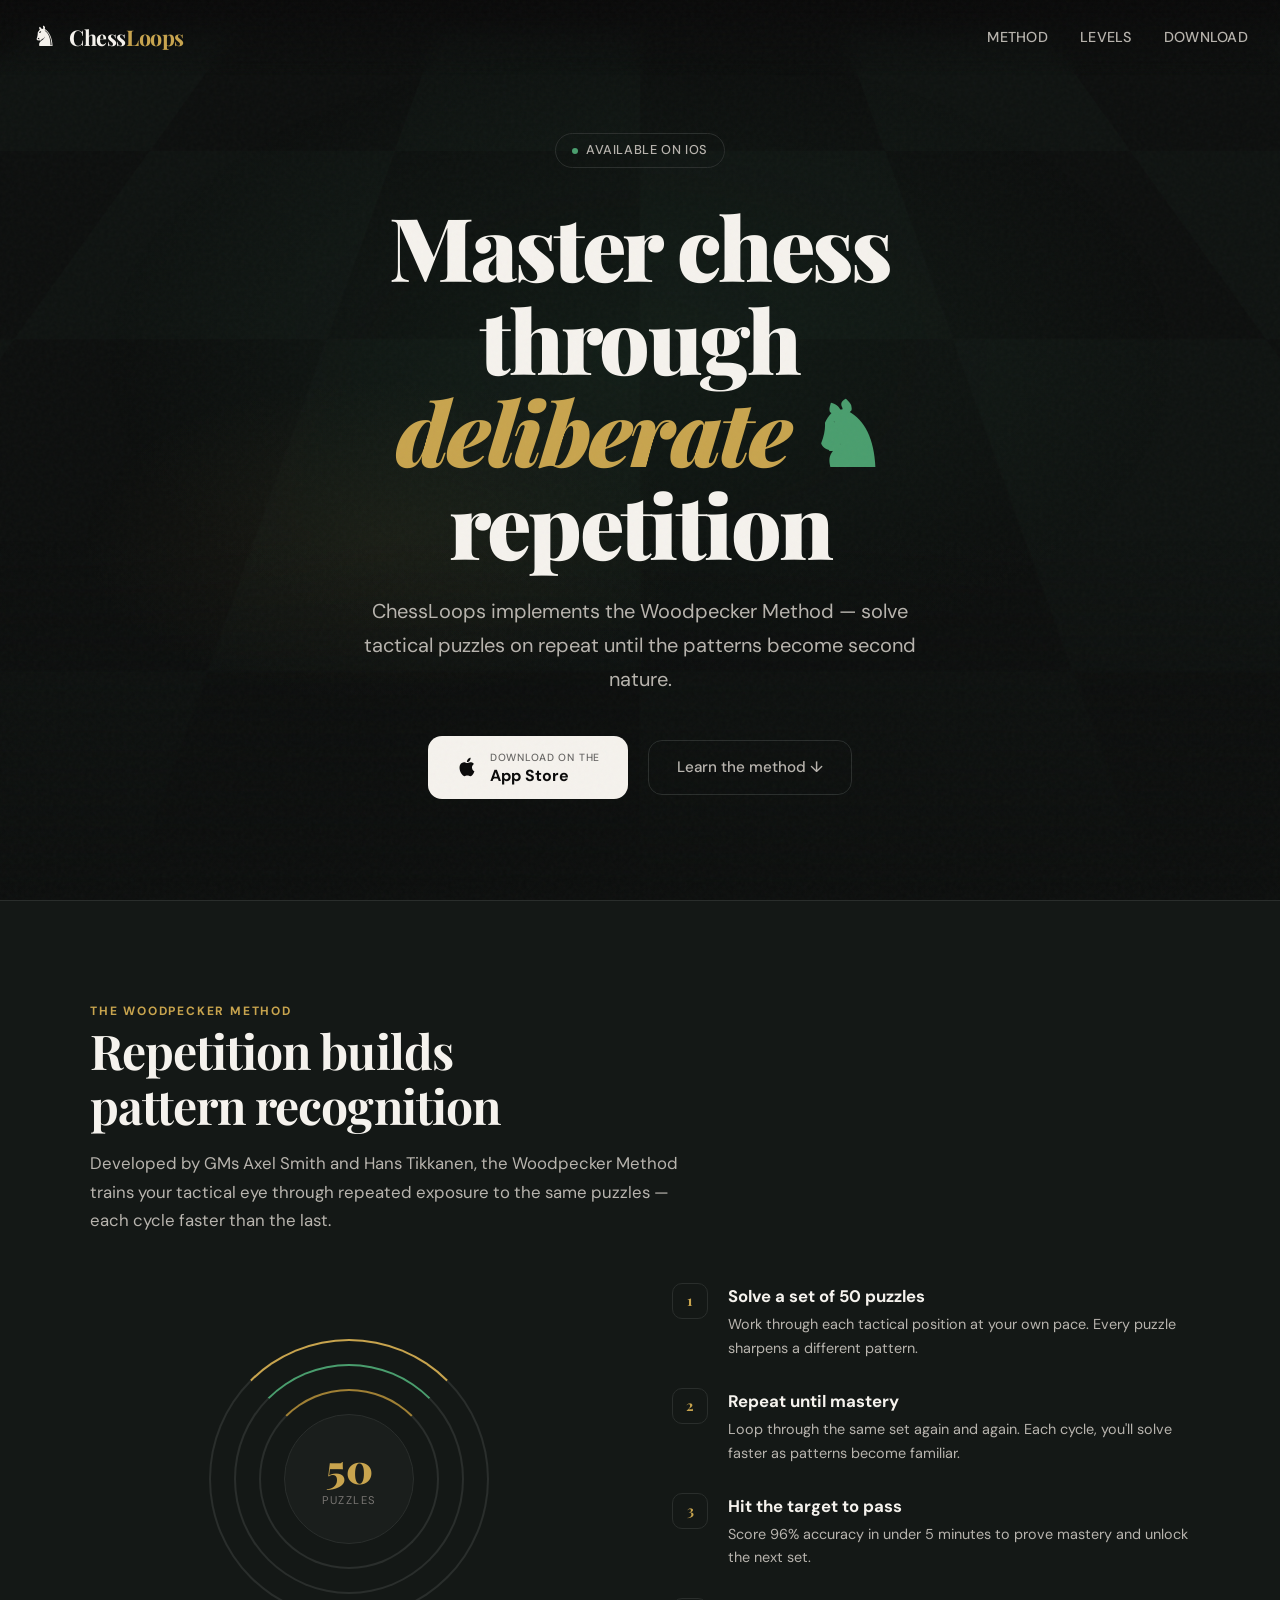
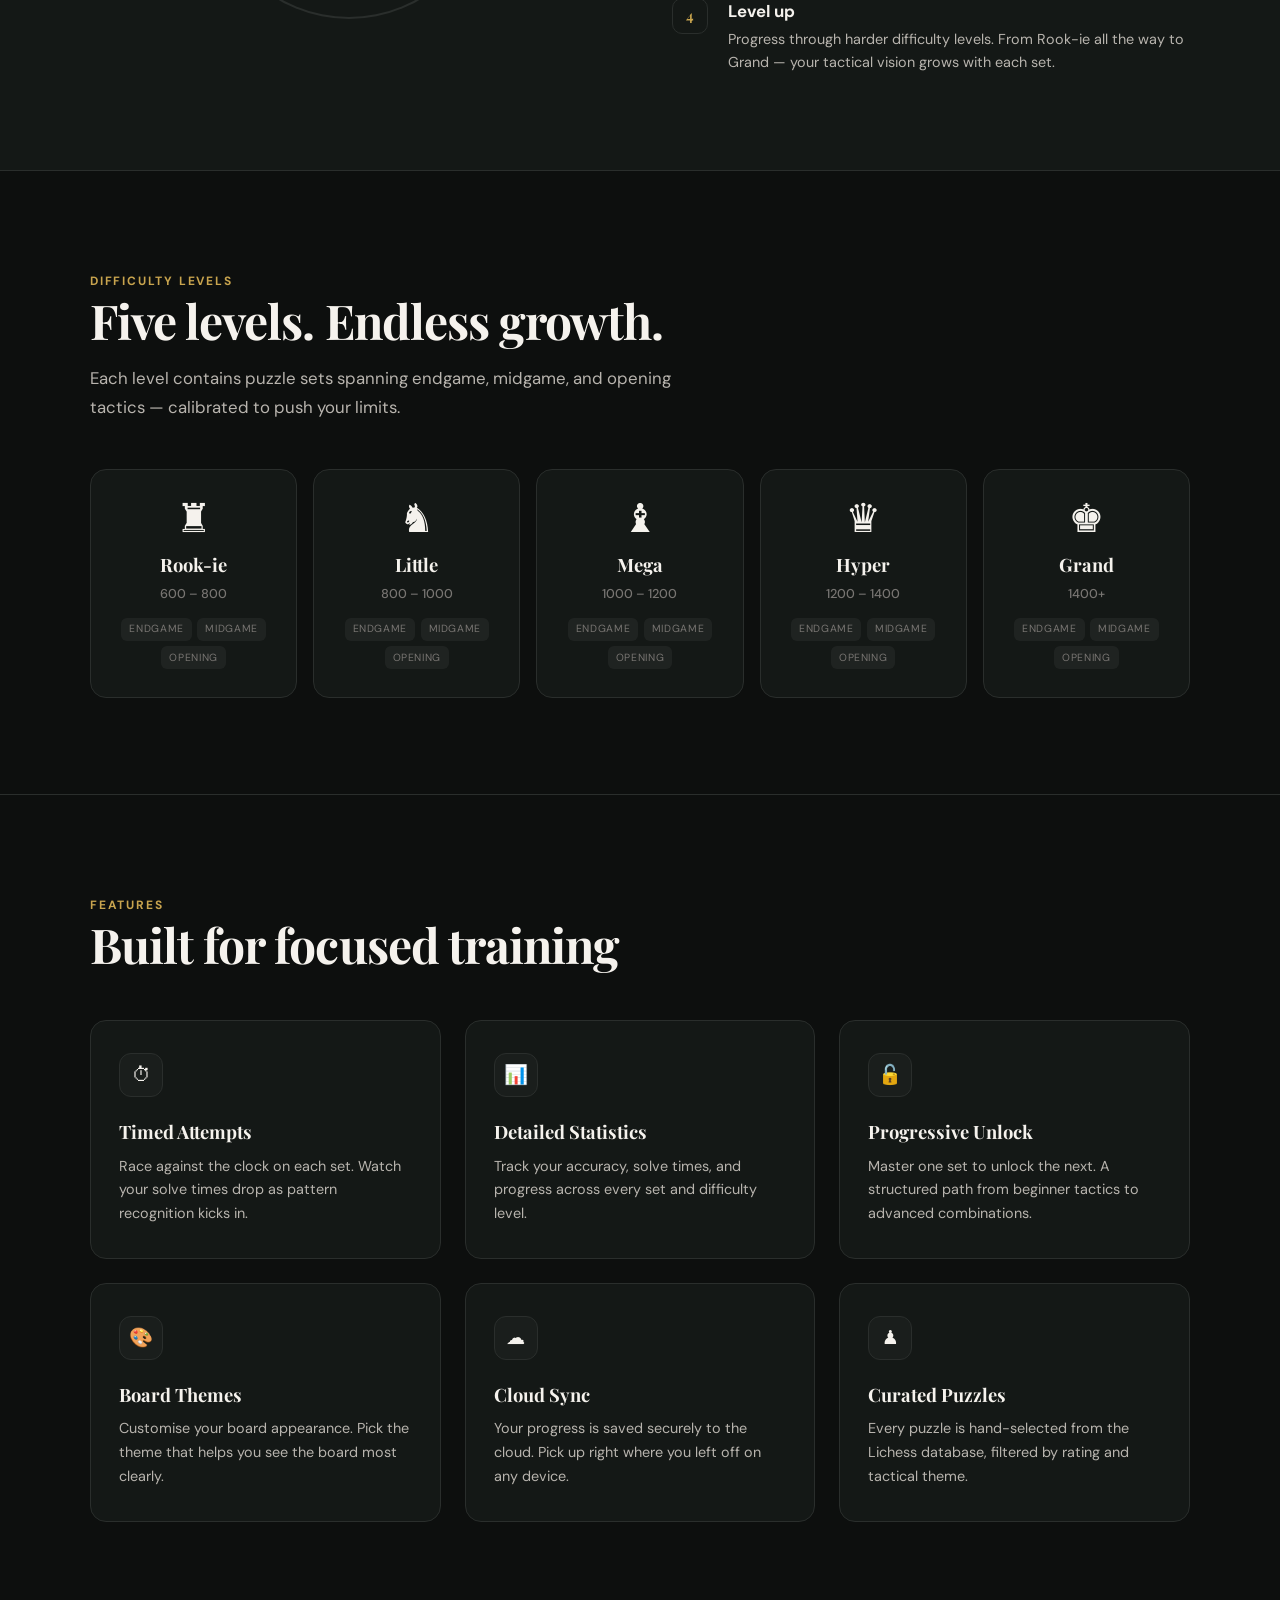
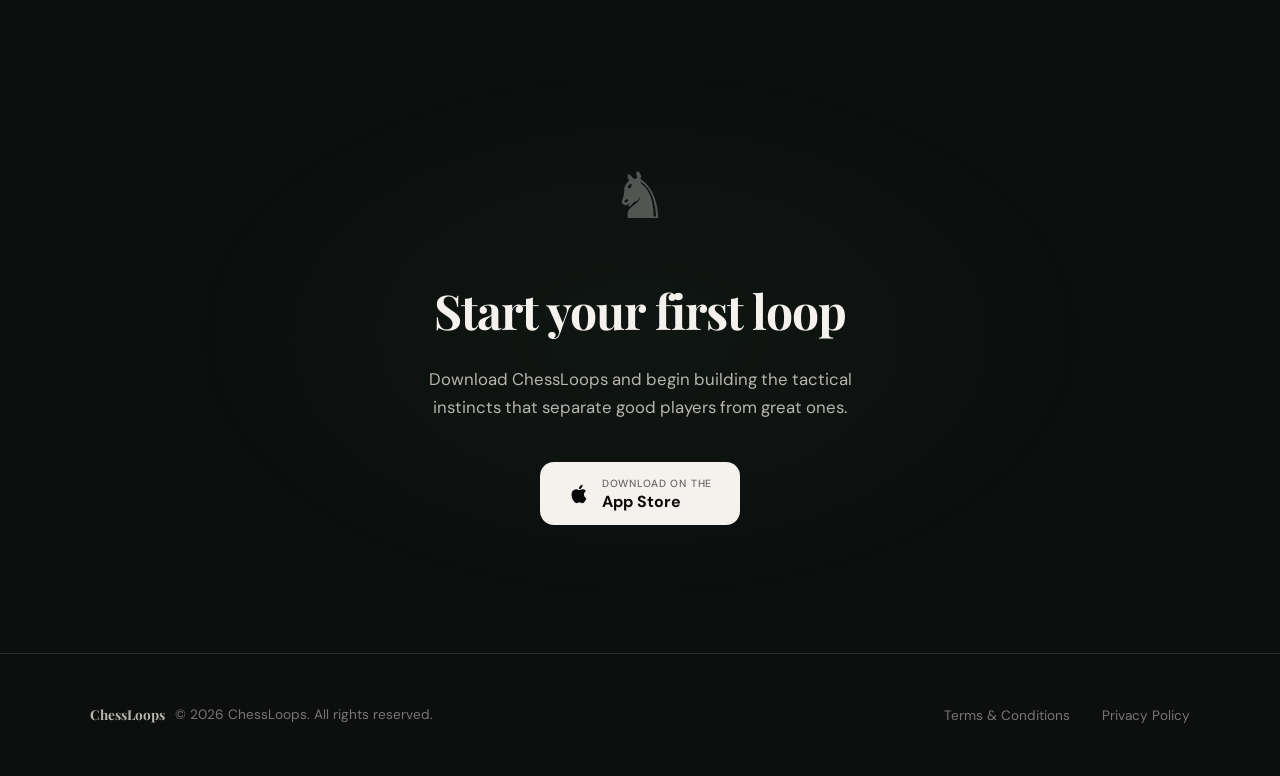
==== commit d7f2aafa: "Add theme-color meta tag across all three pages Matches --dark (#141816) from styles.css, giving mob" ====
--- a/index.html
+++ b/index.html
@@ -3,6 +3,7 @@
 <head>
   <meta charset="UTF-8">
   <meta name="viewport" content="width=device-width, initial-scale=1.0">
+  <meta name="theme-color" content="#141816">
   <title>ChessLoops — Master Chess Through Repetition</title>
   <meta name="description" content="ChessLoops is a chess training app built on the Woodpecker Method. Solve puzzles, build pattern recognition, and master tactics through deliberate repetition.">
   <meta property="og:title" content="ChessLoops — Master Chess Through Repetition">
